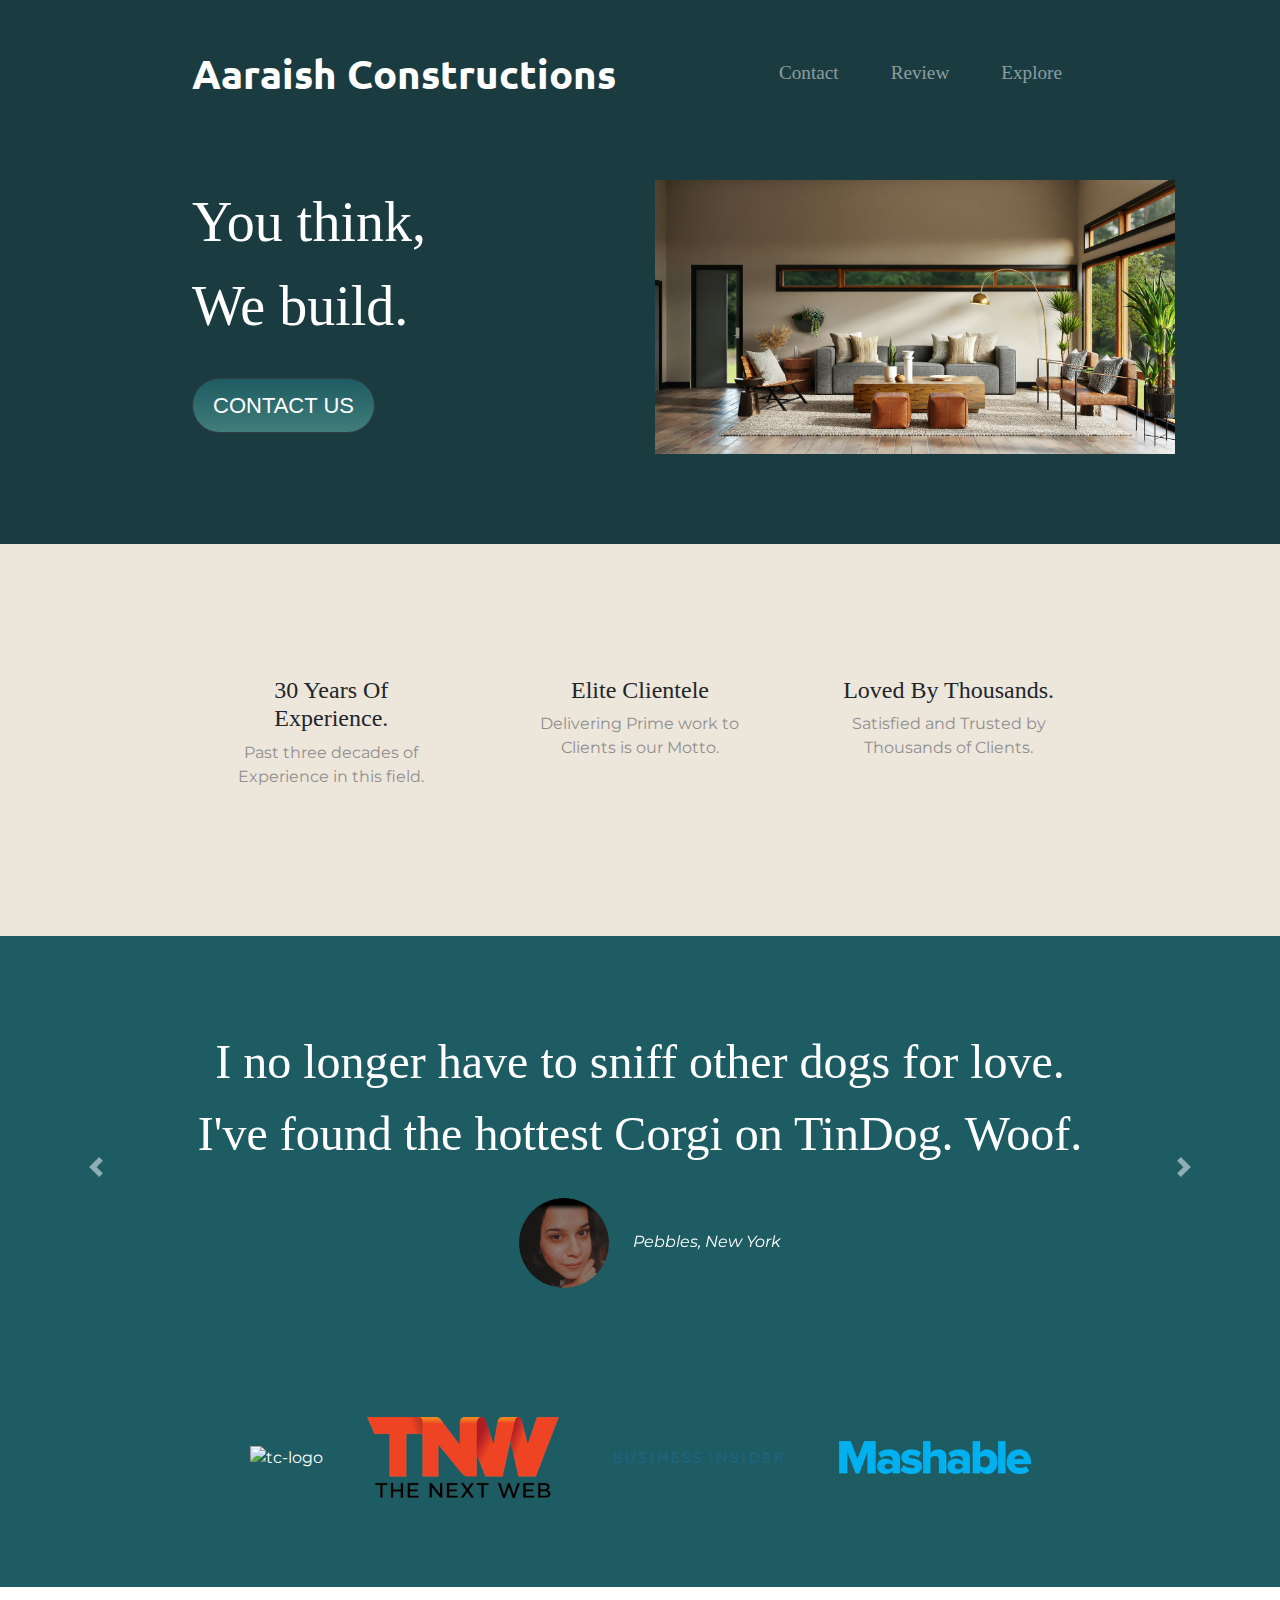
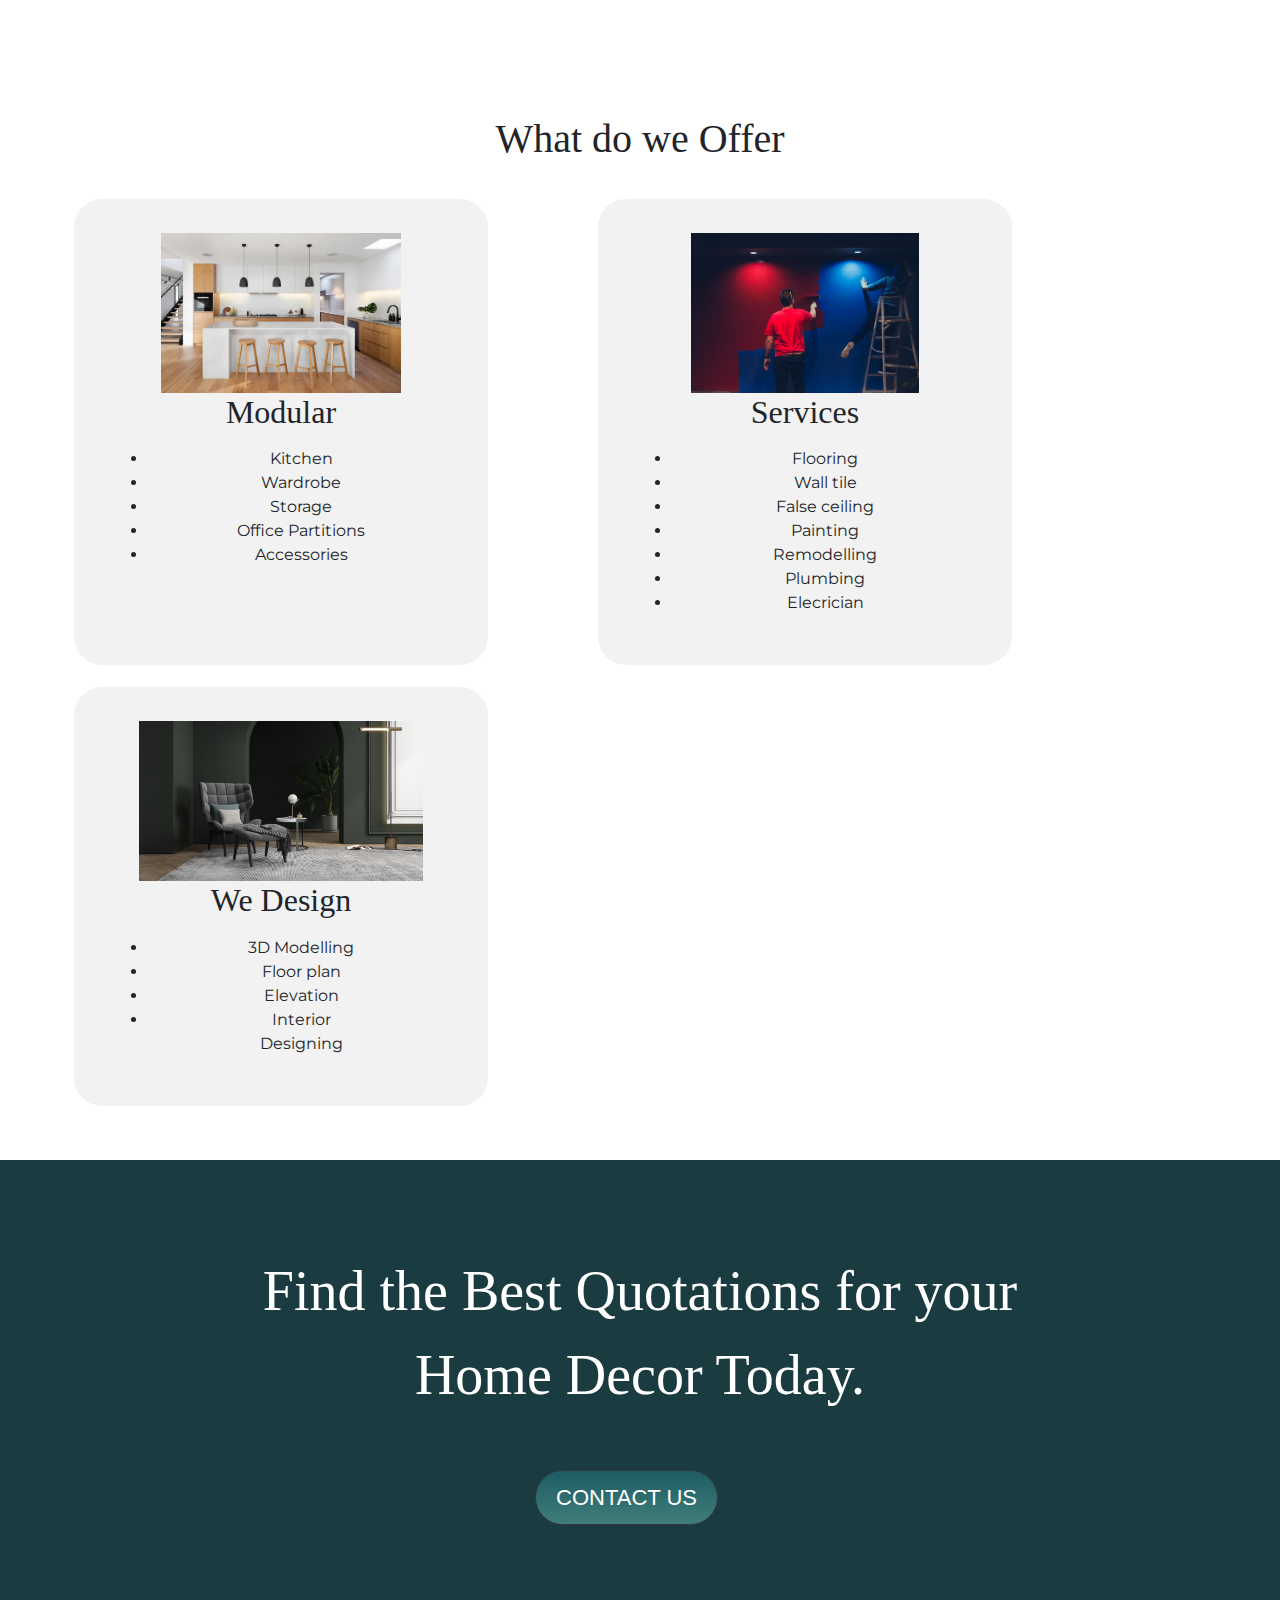
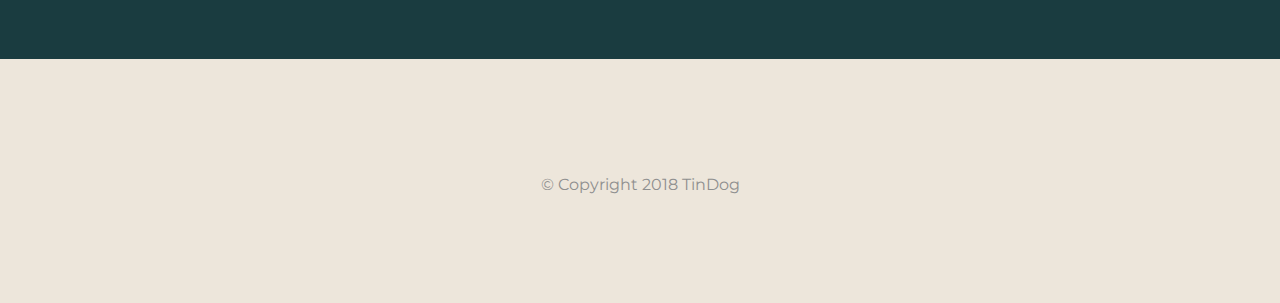
==== index.html @ fbdb7e1c "Add files via upload" ====
<!DOCTYPE html>
<html>

<head>
  <meta charset="utf-8">
  <title>Aaraish Constructions</title>

  <!-- Google Fonts -->
  <link href="https://fonts.googleapis.com/css?family=Montserrat|Ubuntu" rel="stylesheet">

  <!-- CSS Stylesheets -->
  <link rel="stylesheet" href="https://maxcdn.bootstrapcdn.com/bootstrap/4.0.0/css/bootstrap.min.css" integrity="sha384-Gn5384xqQ1aoWXA+058RXPxPg6fy4IWvTNh0E263XmFcJlSAwiGgFAW/dAiS6JXm" crossorigin="anonymous">
  <link rel="stylesheet" href="css/styles.css">

  <!-- Font Awesome -->
  <script defer src="https://use.fontawesome.com/releases/v5.0.7/js/all.js"></script>

  <!-- Bootstrap Scripts -->
  <script src="https://code.jquery.com/jquery-3.2.1.slim.min.js" integrity="sha384-KJ3o2DKtIkvYIK3UENzmM7KCkRr/rE9/Qpg6aAZGJwFDMVNA/GpGFF93hXpG5KkN" crossorigin="anonymous"></script>
  <script src="https://cdnjs.cloudflare.com/ajax/libs/popper.js/1.12.9/umd/popper.min.js" integrity="sha384-ApNbgh9B+Y1QKtv3Rn7W3mgPxhU9K/ScQsAP7hUibX39j7fakFPskvXusvfa0b4Q" crossorigin="anonymous"></script>
  <script src="https://maxcdn.bootstrapcdn.com/bootstrap/4.0.0/js/bootstrap.min.js" integrity="sha384-JZR6Spejh4U02d8jOt6vLEHfe/JQGiRRSQQxSfFWpi1MquVdAyjUar5+76PVCmYl" crossorigin="anonymous"></script>
</head>

<body>

  <section class="colored-section" id="title">

    <div class="container-fluid">

      <!-- Nav Bar -->

      <nav class="navbar navbar-expand-lg navbar-dark">

        <a class="navbar-brand" href="">Aaraish Constructions</a>

        <button class="navbar-toggler" type="button" data-toggle="collapse" data-target="#navbarTogglerDemo02">
            <span class="navbar-toggler-icon"></span>
        </button>

        <div class="collapse navbar-collapse" id="navbarTogglerDemo02">

          <ul class="navbar-nav ml-auto">
            <li class="nav-item">
              <a class="nav-link" href="#footer">Contact</a>
            </li>
            <li class="nav-item">
              <a class="nav-link" href="#testimonials">Review</a>
            </li>
            <li class="nav-item">
              <a class="nav-link" href="#services-container">Explore
              </a>
            </li>
          </ul>

        </div>
      </nav>


      <!-- Title -->

      <div class="row">

        <div class="col-lg-6">
          <h1 class="big-heading">You think,<br> We build.</h1>
          <button type="button" onclick="location.href = 'contact/contact.html';" class="btn btn-dark btn-lg download-button"> CONTACT US </button>
        </div>

        <div class="col-lg-6">
          <img class="title-image" src="images/img1.jpg" alt="img1">
        </div>

      </div>

    </div>

  </section>


  <!-- Features -->

  <section class="white-section" id="features">

    <div class="container-fluid">

      <div class="row">
        <div class="feature-box col-lg-4">
          <i class="icon fas fa-check-circle fa-4x"></i>
          <h3 class="feature-title">30 Years Of Experience.</h3>
          <p>Past three decades of Experience in this field.</p>
        </div>

        <div class="feature-box col-lg-4">
          <i class="icon fas fa-bullseye fa-4x"></i>
          <h3 class="feature-title">Elite Clientele</h3>
          <p>Delivering Prime work to Clients is our Motto.</p>
        </div>

        <div class="feature-box col-lg-4">
          <i class="icon fas fa-heart fa-4x"></i>
          <h3 class="feature-title">Loved By Thousands.</h3>
          <p>Satisfied and Trusted by Thousands of Clients.</p>
        </div>
      </div>


    </div>
  </section>


  <!-- Testimonials -->

  <section class="colored-section" id="testimonials">

    <div id="testimonial-carousel" class="carousel slide" data-ride="false">
      <div class="carousel-inner">
        <div class="carousel-item active container-fluid">
          <h2 class="testimonial-text">I no longer have to sniff other dogs for love. I've found the hottest Corgi on TinDog. Woof.</h2>
          <img class="testimonial-image" src="images/client1.png" alt="dog-profile">
          <em>Pebbles, New York</em>
        </div>
        <div class="carousel-item container-fluid">
          <h2 class="testimonial-text">My dog used to be so lonely, but with TinDog's help, they've found the love of their life. I think.</h2>
          <img class="testimonial-image" src="images/client2.png" alt="lady-profile">
          <em>Beverly, Illinois</em>
        </div>
      </div>
      <a class="carousel-control-prev" href="#testimonial-carousel" role="button" data-slide="prev">
    <span class="carousel-control-prev-icon"></span>
      </a>
      <a class="carousel-control-next" href="#testimonial-carousel" role="button" data-slide="next">
    <span class="carousel-control-next-icon"></span>
      </a>
    </div>

  </section>


  <!-- Press -->

  <section class="colored-section" id="press">
    <img class="press-logo" src="images/techcrunch.png" alt="tc-logo">
    <img class="press-logo" src="images/tnw.png" alt="tnw-logo">
    <img class="press-logo" src="images/bizinsider.png" alt="biz-insider-logo">
    <img class="press-logo" src="images/mashable.png" alt="mashable-logo">

  </section>

  <section id="services-container">
        <h1 class="h-primary center">What do we Offer</h1>
        <div id="services">
          <div class="row">
            <div class="box col-lg-4">
                <img src="images/img2.jpg" alt="">
                <h2 class="h-secondary center">Modular</h2>
                <p class="center"><ul>
                  <li>Kitchen</li>
                  <li>Wardrobe</li>
                  <li>Storage</li>
                  <li>Office Partitions</li>
                  <li>Accessories</li>
                </ul></p>
            </div>
            <div class="box col-lg-4">
            <img src="images/img3.jpg" alt="">
                <h2 class="h-secondary center">Services</h2>
                <p class="center"><ul>
                  <li>Flooring</li>
                  <li>Wall tile</li>
                  <li>False ceiling</li>
                  <li>Painting</li>
                  <li>Remodelling</li>
                  <li>Plumbing</li>
                  <li>Elecrician</li>
                </ul></p>
            </div>
            <div class="box col-lg-4">
                <img src="images/img4.jpg" alt="">
                <h2 class="h-secondary center">We Design</h2>
                <p class="center"><ul>
                  <li>3D Modelling</li>
                  <li>Floor plan</li>
                  <li>Elevation</li>
                  <li>Interior <br> Designing</li>
                </ul></p>
            </div>
          </div>
        </div>
    </section>



  <!-- Call to Action -->

  <section class="colored-section" id="cta">

    <div class="container-fluid">

      <h3 class="big-heading">Find the Best Quotations for your Home Decor Today.</h3>
      <button onclick="location.href = 'contact/contact.html';" class="download-button btn btn-lg btn-dark" type="button"> CONTACT US </button>
    </div>



  </section>


  <!-- Footer -->

  <footer class="white-section" id="footer">
    <div class="container-fluid">
      <i class="social-icon fab fa-facebook-f"></i>
      <i class="social-icon fab fa-twitter"></i>
      <i class="social-icon fab fa-instagram"></i>
      <i class="social-icon fas fa-envelope"></i>
      <p>© Copyright 2018 TinDog</p>
    </div>
  </footer>


</body>

</html>
---- css/styles.css ----
body {
  font-family: "Montserrat";
  text-align: center;
}

h1, h2, h3, h4, h5, h6 {
  font-family: "Montserrat-Bold";
}

p {
  color: #8f8f8f;
}

/* Headings */

.big-heading {
  font-family: "Montserrat-Black";
  font-size: 3.5rem;
  line-height: 1.5;
}

.section-heading {
  font-size: 3rem;
  line-height: 1.5;
}

/* Containers */

.container-fluid{
  padding: 7% 15%;
  
}

/* Sections */

.colored-section {
  background-color: #1A3C40;
  color: #fff;
}

.white-section {
  background-color: #EDE6DB;
}

/* Navigation Bar */

.navbar {
  padding: 0 0 4.5rem;
}

.navbar-brand {
  font-family: "Ubuntu";
  font-size: 2.5rem;
  font-weight: bold;
}

.nav-item {
  padding: 0 18px;
}

.nav-link {
  font-size: 1.2rem;
  font-family: "Montserrat-Light";
}

/* Buttons */

.download-button {
  margin: 5% 3% 5% 0;
}

.btn {
  background: #1D5C63;
  background-image: -webkit-linear-gradient(top, #1D5C63, #417D7A);
  background-image: -moz-linear-gradient(top, #1D5C63, #417D7A);
  background-image: -ms-linear-gradient(top, #1D5C63, #417D7A);
  background-image: -o-linear-gradient(top, #1D5C63, #417D7A);
  background-image: linear-gradient(to bottom, #1D5C63, #417D7A);
  -webkit-border-radius: 28;
  -moz-border-radius: 28;
  border-radius: 28px;
  font-family: Arial;
  color: #ffffff;
  font-size: 22px;
  padding: 10px 20px 10px 20px;
  text-decoration: none;
}

.btn:hover {
  background: #EDE6DB;
  background-image: -webkit-linear-gradient(top, #EDE6DB, #E0D8B0);
  background-image: -moz-linear-gradient(top, #EDE6DB, #E0D8B0);
  background-image: -ms-linear-gradient(top, #EDE6DB, #E0D8B0);
  background-image: -o-linear-gradient(top, #EDE6DB, #E0D8B0);
  background-image: linear-gradient(to bottom, #EDE6DB, #E0D8B0);
  text-decoration: none;
}

/* Title Section */

#title {
  background-color: #1A3C40;
  color: #fff;
  text-align: left;
}

#title .container-fluid {
  padding: 3% 15% 7%;
}

/* Title Image */

.title-image {
  width: 120%;
  right: 30%;
}

/* Features Section */

#features {
  position: relative;
}

.feature-title {
  font-size: 1.5rem;
}

.feature-box {
  padding: 4.5%;
}

.icon {
  color: #417D7A;
  margin-bottom: 1rem;
}

.icon:hover {
  color: #1A3C40;
}

/* Testimonial Section */

#testimonials {
  background-color: #1D5C63;
}

.testimonial-text {
  font-size: 3rem;
  line-height: 1.5;
}

.testimonial-image {
  width: 10%;
  border-radius: 100%;
  margin: 20px;
}


#press {
  background-color: #1D5C63;
  padding-bottom: 3%;
}

.press-logo {
  width: 15%;
  margin: 20px 20px 50px;
}


/* services section */
#services{
  margin: 34px;
  display: flex;
}
#services .box{ 
  border: 2px ;
  padding: 34px;
  margin: 2px 55px;
  border-radius: 28px;
  background: #f2f2f2;
  margin-bottom: 20px;
}

#services .box img{ 
 height: 160px;
 margin: auto;
 display: block;
}

#services .box p{
  font-family: 'Bree Serif', serif;
}

.h-primary {
  padding-top: 10%;
}


/* CTA Section */

/* Footer Section */


.social-icon {
  margin: 20px 10px;
}

@media (max-width: 1028px) {

  #title {
    text-align: center;
  }

  .title-image {
    position: static;
    padding: 10px  90px 10px 0px;
  }

}
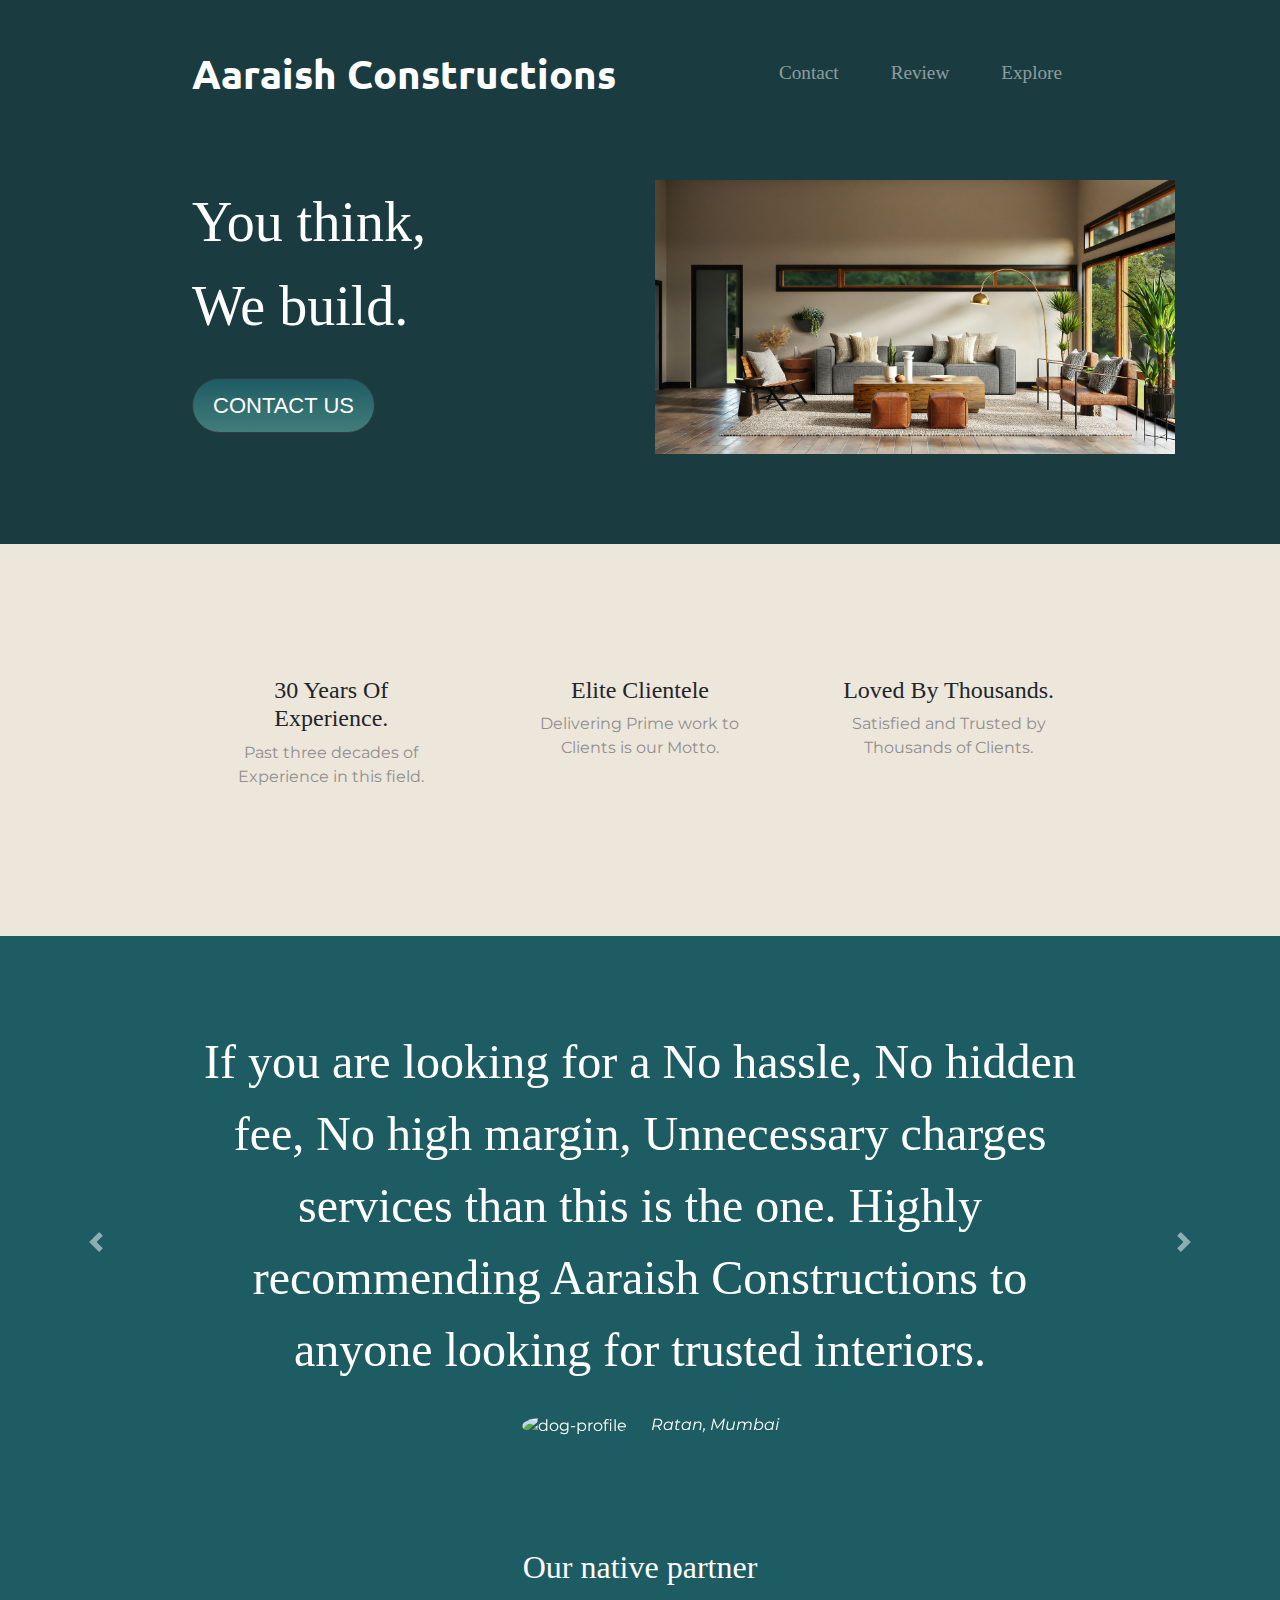
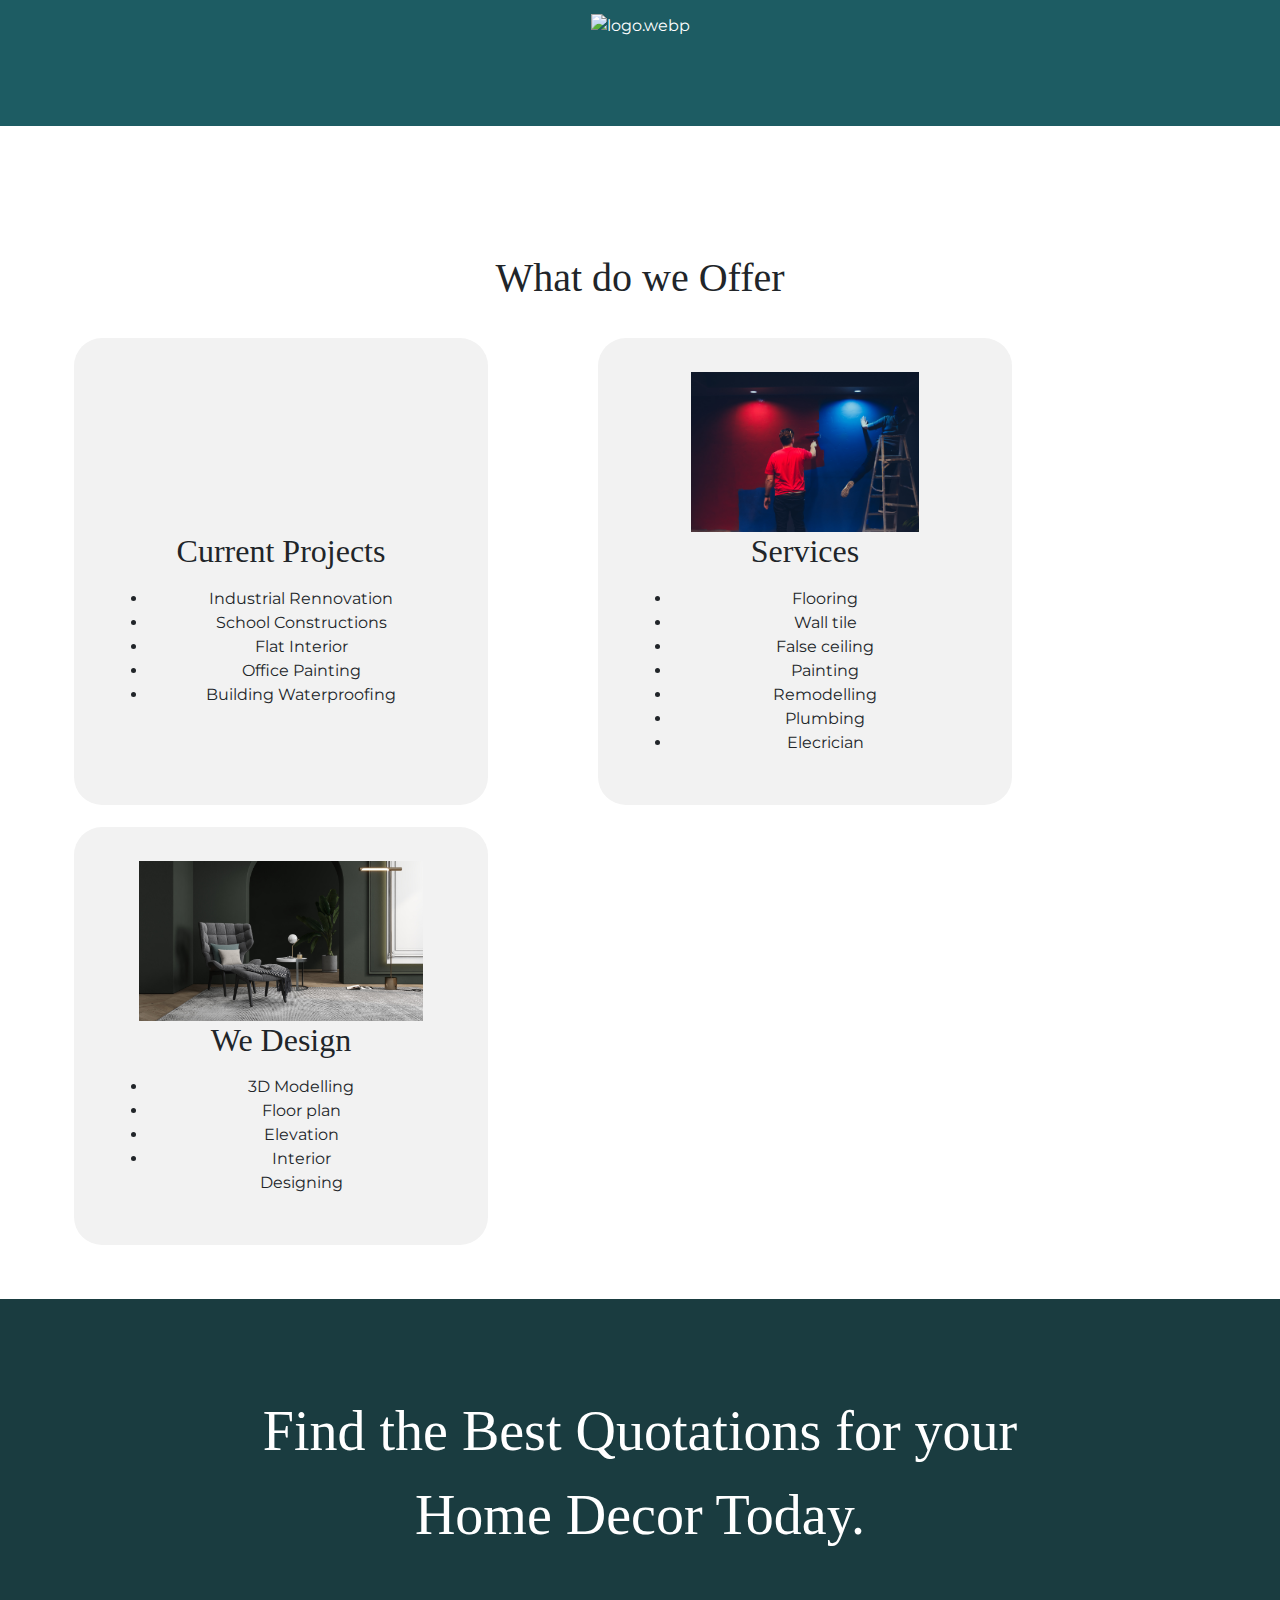
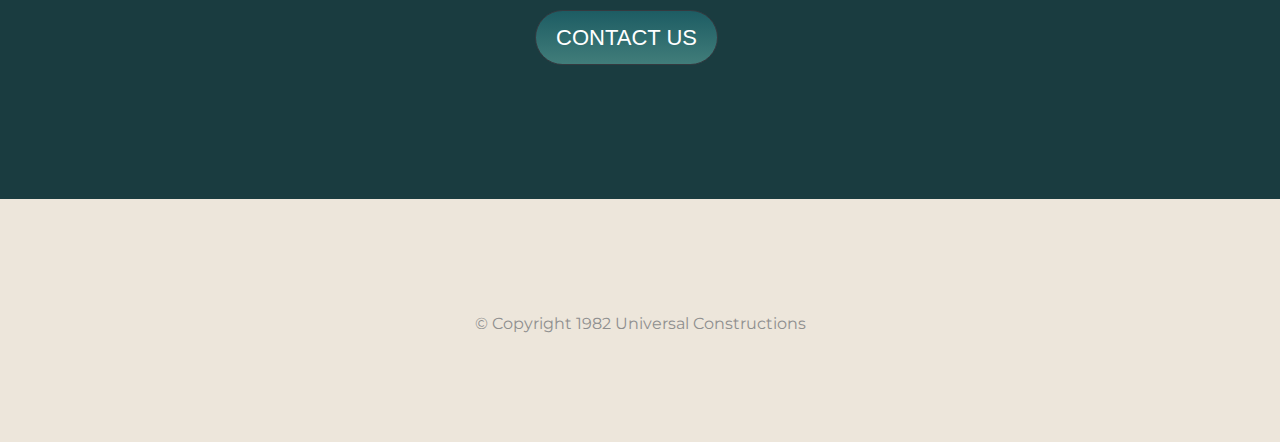
==== commit 3f0e6f86: "Update index.html" ====
--- a/index.html
+++ b/index.html
@@ -3,6 +3,7 @@
 
 <head>
   <meta charset="utf-8">
+  <meta name="viewport" content="width=device-width, initial-scale=1.0">
   <title>Aaraish Constructions</title>
 
   <!-- Google Fonts -->
@@ -62,7 +63,7 @@
 
         <div class="col-lg-6">
           <h1 class="big-heading">You think,<br> We build.</h1>
-          <button type="button" onclick="location.href = 'contact/contact.html';" class="btn btn-dark btn-lg download-button"> CONTACT US </button>
+          <button type="button" onclick="location.href = 'contact.html';" class="btn btn-dark btn-lg download-button"> CONTACT US </button>
         </div>
 
         <div class="col-lg-6">
@@ -114,14 +115,29 @@
     <div id="testimonial-carousel" class="carousel slide" data-ride="false">
       <div class="carousel-inner">
         <div class="carousel-item active container-fluid">
-          <h2 class="testimonial-text">I no longer have to sniff other dogs for love. I've found the hottest Corgi on TinDog. Woof.</h2>
-          <img class="testimonial-image" src="images/client1.png" alt="dog-profile">
-          <em>Pebbles, New York</em>
-        </div>
-        <div class="carousel-item container-fluid">
-          <h2 class="testimonial-text">My dog used to be so lonely, but with TinDog's help, they've found the love of their life. I think.</h2>
+          <h2 class="testimonial-text">If you are looking for a No hassle, No hidden fee, No high margin, Unnecessary charges services than this is the one. Highly recommending Aaraish Constructions to anyone looking for trusted interiors. </h2>
+          <img class="testimonial-image" src="images/client4.png" alt="dog-profile">
+          <em>Ratan, Mumbai</em>
+        </div>
+        <div class="carousel-item container-fluid">
+          <h2 class="testimonial-text">They are very good Professionals for interiors. </h2>
+          <img class="testimonial-image" src="images/client5.png" alt="lady-profile">
+          <em>Asif Khan, Lucknow</em>
+        </div>
+        <div class="carousel-item container-fluid">
+          <h2 class="testimonial-text">What I like about them is that they are very swift and responsible with their work, maintain a timeline and there is no compromise in the quality of work that they do. </h2>
           <img class="testimonial-image" src="images/client2.png" alt="lady-profile">
-          <em>Beverly, Illinois</em>
+          <em>Jish, Andheri</em>
+        </div>
+        <div class="carousel-item container-fluid">
+          <h2 class="testimonial-text">Your work is really Fantastic and the finishing you provide is awesome. </h2>
+          <img class="testimonial-image" src="images/client3.png" alt="lady-profile">
+          <em>Ravina, Mumbai</em>
+        </div>
+        <div class="carousel-item container-fluid">
+          <h2 class="testimonial-text">Aaraish constructions provide quality work. They are helpfull and kind. </h2>
+          <img class="testimonial-image" src="images/client1.png" alt="lady-profile">
+          <em>Gayatri, Mulund</em>
         </div>
       </div>
       <a class="carousel-control-prev" href="#testimonial-carousel" role="button" data-slide="prev">
@@ -138,11 +154,8 @@
   <!-- Press -->
 
   <section class="colored-section" id="press">
-    <img class="press-logo" src="images/techcrunch.png" alt="tc-logo">
-    <img class="press-logo" src="images/tnw.png" alt="tnw-logo">
-    <img class="press-logo" src="images/bizinsider.png" alt="biz-insider-logo">
-    <img class="press-logo" src="images/mashable.png" alt="mashable-logo">
-
+    <h2>Our native partner</h2>
+    <img class="press-logo" src="images/logo.jpg" alt="logo.webp">
   </section>
 
   <section id="services-container">
@@ -150,14 +163,14 @@
         <div id="services">
           <div class="row">
             <div class="box col-lg-4">
-                <img src="images/img2.jpg" alt="">
-                <h2 class="h-secondary center">Modular</h2>
+                <img src="images/image2.jpg" alt="">
+                <h2 class="h-secondary center">Current Projects</h2>
                 <p class="center"><ul>
-                  <li>Kitchen</li>
-                  <li>Wardrobe</li>
-                  <li>Storage</li>
-                  <li>Office Partitions</li>
-                  <li>Accessories</li>
+                  <li>Industrial Rennovation</li>
+                  <li>School Constructions</li>
+                  <li>Flat Interior</li>
+                  <li>Office Painting</li>
+                  <li>Building Waterproofing</li>
                 </ul></p>
             </div>
             <div class="box col-lg-4">
@@ -196,7 +209,7 @@
     <div class="container-fluid">
 
       <h3 class="big-heading">Find the Best Quotations for your Home Decor Today.</h3>
-      <button onclick="location.href = 'contact/contact.html';" class="download-button btn btn-lg btn-dark" type="button"> CONTACT US </button>
+      <button onclick="location.href = 'contact.html';" class="download-button btn btn-lg btn-dark" type="button"> CONTACT US </button>
     </div>
 
 
@@ -212,7 +225,7 @@
       <i class="social-icon fab fa-twitter"></i>
       <i class="social-icon fab fa-instagram"></i>
       <i class="social-icon fas fa-envelope"></i>
-      <p>© Copyright 2018 TinDog</p>
+      <p>© Copyright 1982 Universal Constructions </p>
     </div>
   </footer>
 
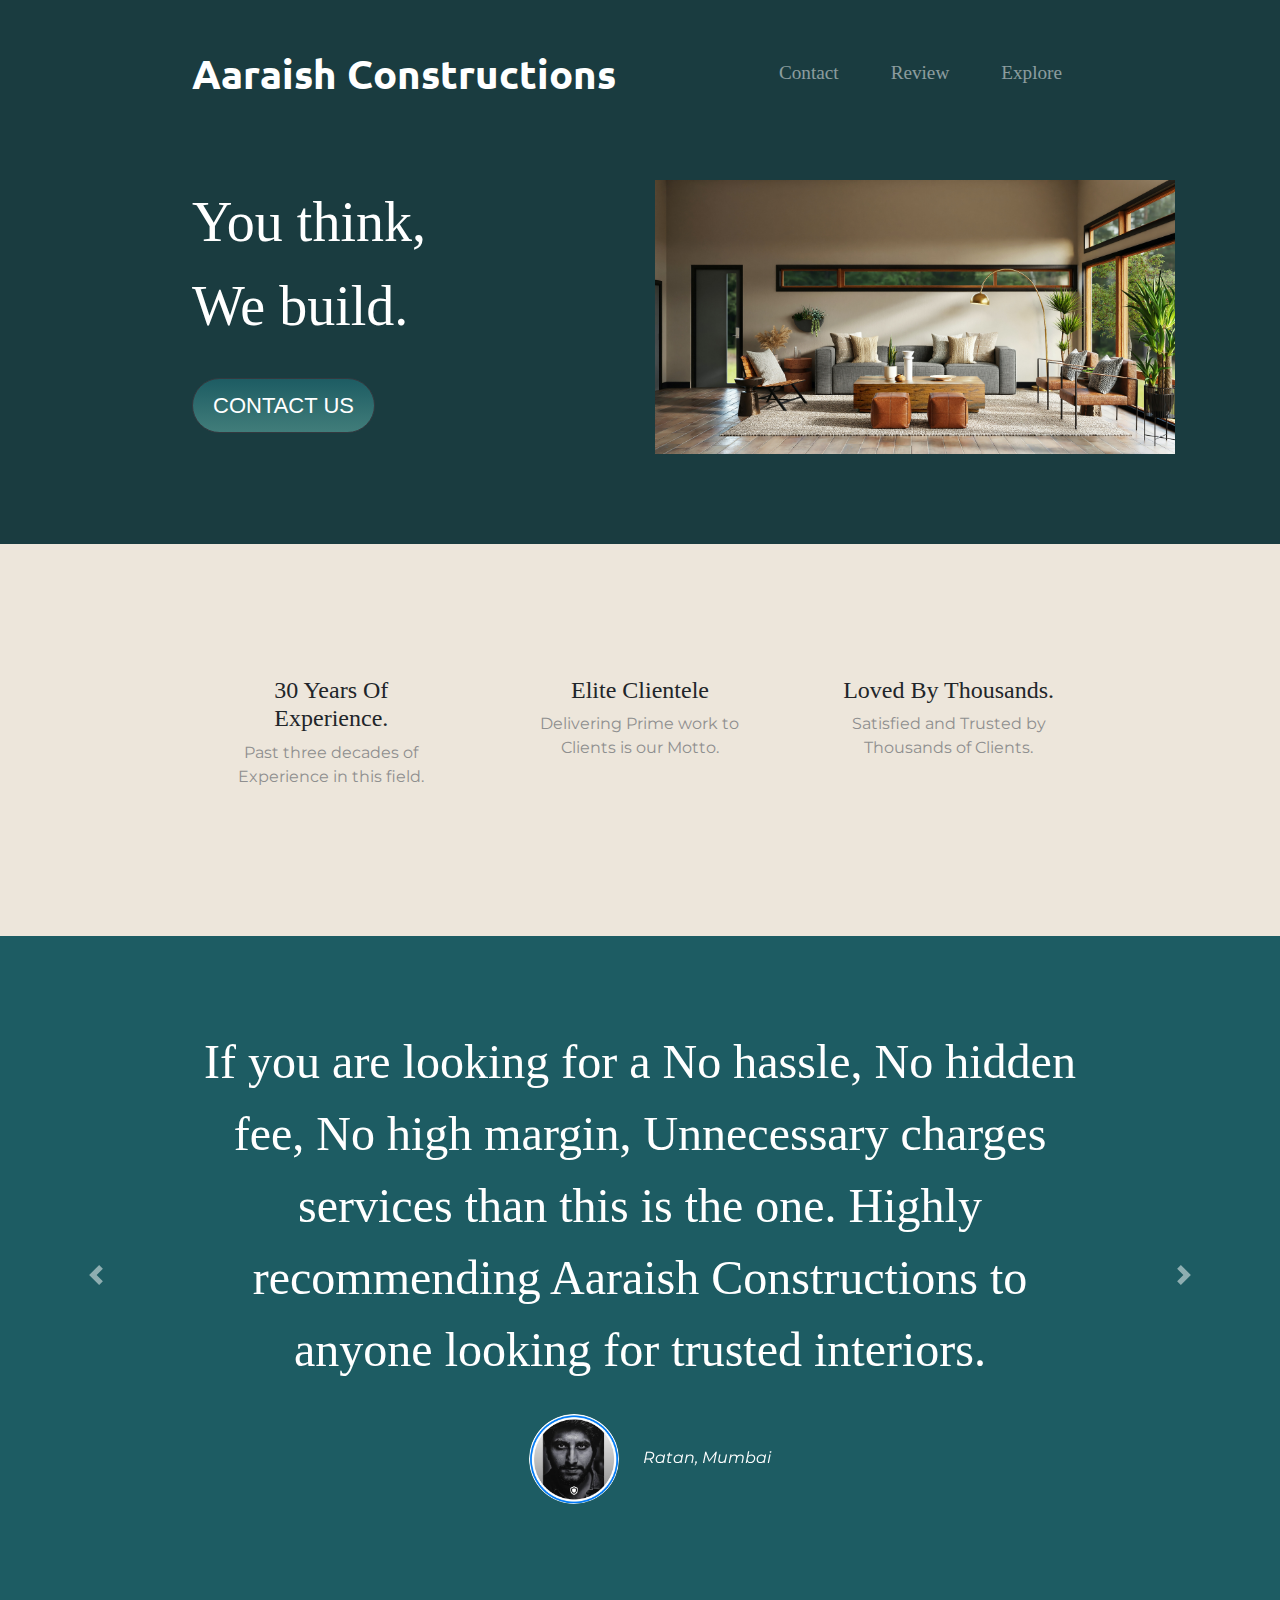
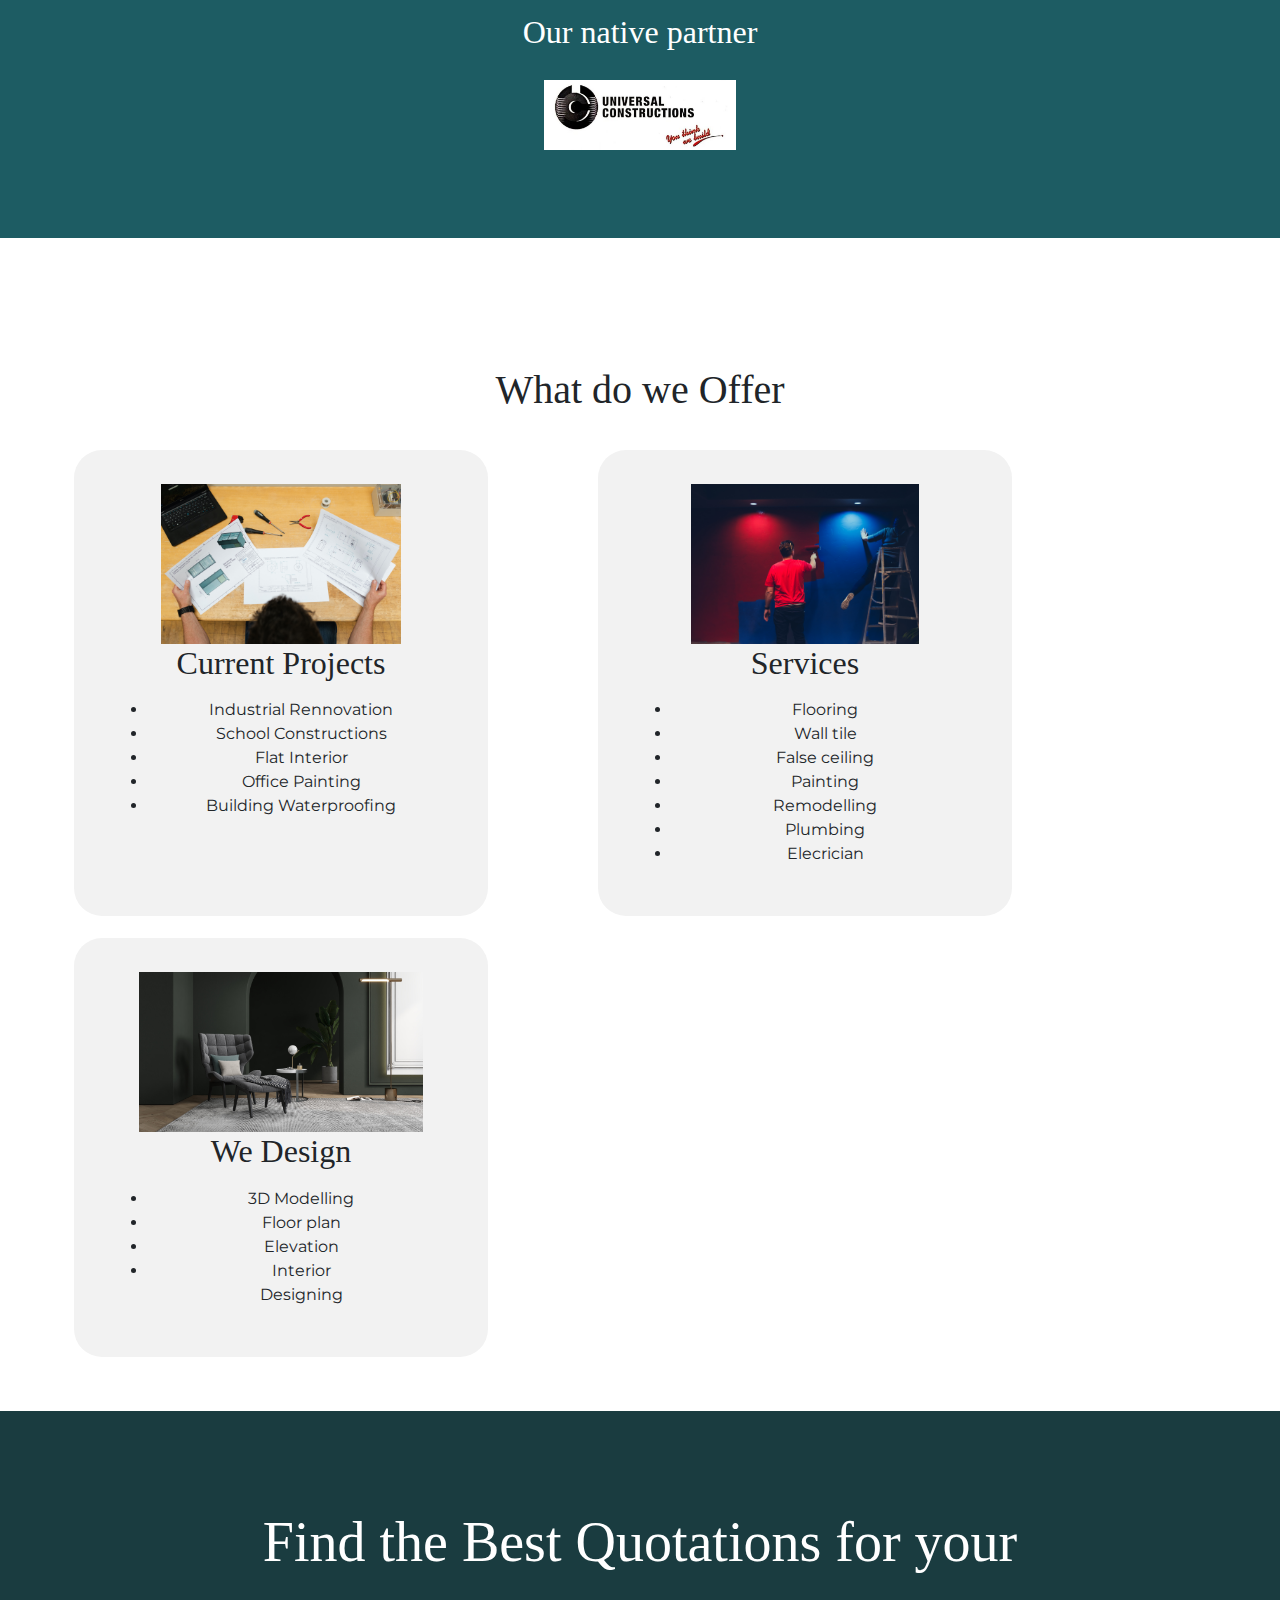
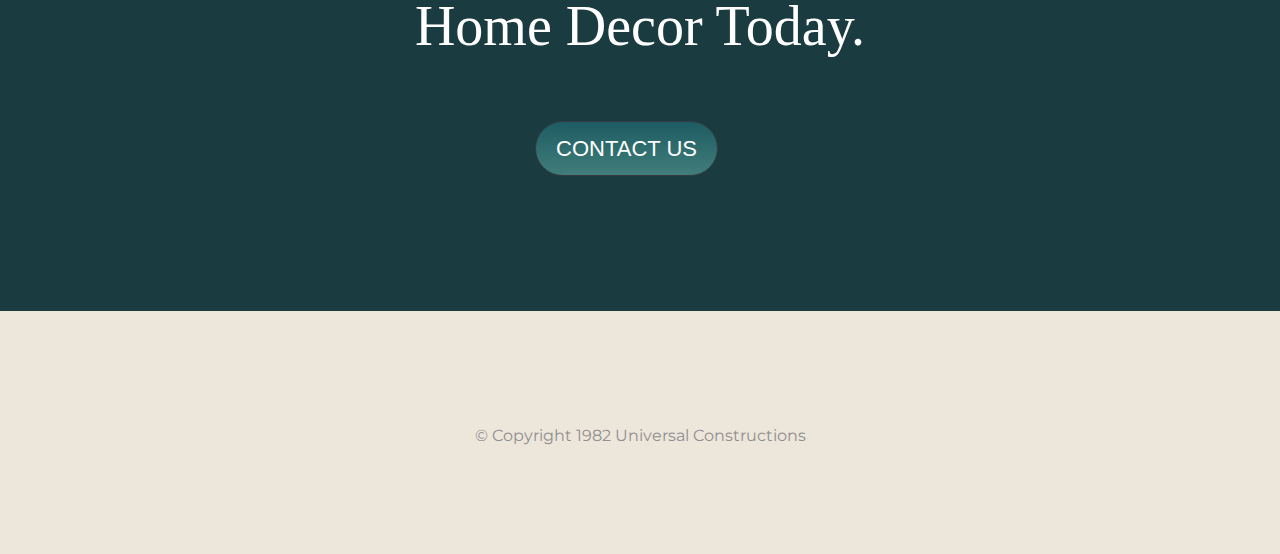
==== commit a5fb4813: "Update index.html" ====
--- a/index.html
+++ b/index.html
@@ -3,7 +3,6 @@
 
 <head>
   <meta charset="utf-8">
-  <meta name="viewport" content="width=device-width, initial-scale=1.0">
   <title>Aaraish Constructions</title>
 
   <!-- Google Fonts -->
